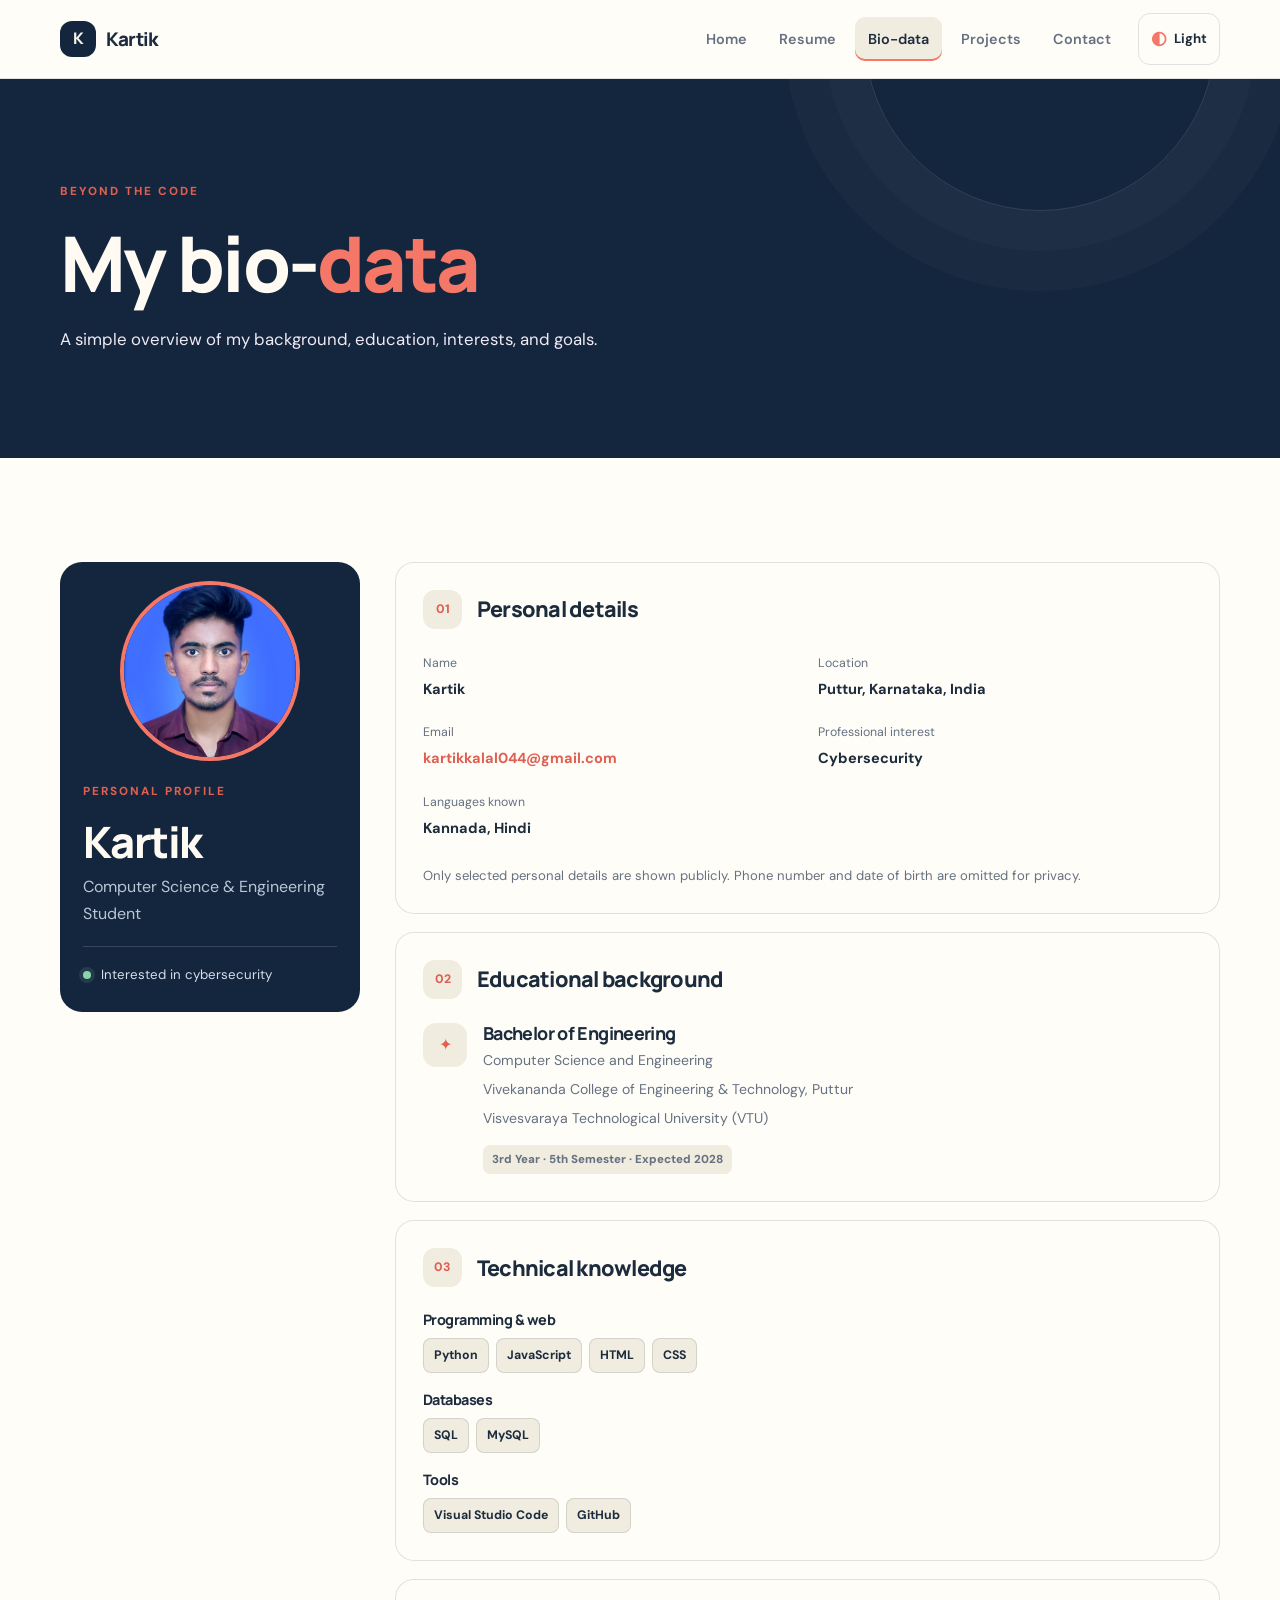
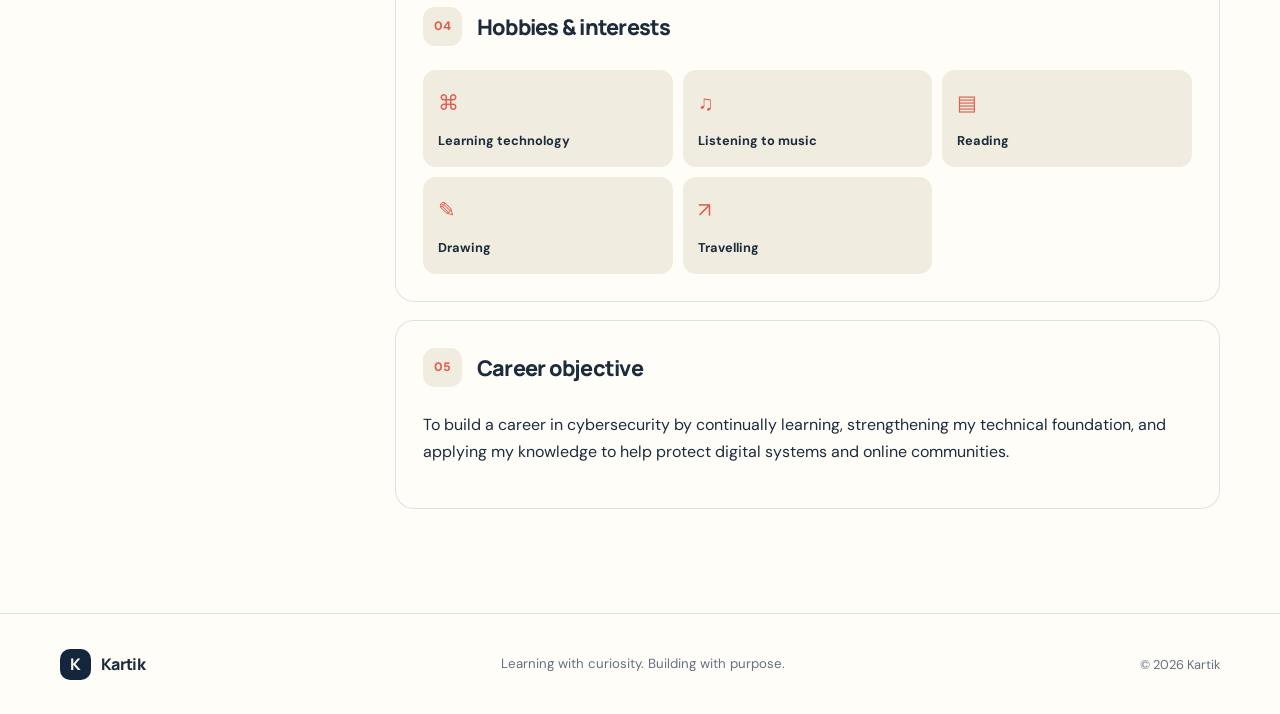
==== biodata.html @ 6e71550f "Initial portfolio website upload" ====
<!DOCTYPE html>
<html lang="en">
<head>
  <meta charset="UTF-8"><meta name="viewport" content="width=device-width, initial-scale=1.0"><meta name="description" content="Kartik's personal bio-data and educational background."><meta name="theme-color" content="#665078"><title>Bio-data | Kartik</title>
  <link rel="preconnect" href="https://fonts.googleapis.com"><link rel="preconnect" href="https://fonts.gstatic.com" crossorigin><link href="https://fonts.googleapis.com/css2?family=DM+Sans:wght@400;500;600;700&family=Manrope:wght@400;500;600;700;800&display=swap" rel="stylesheet"><link rel="stylesheet" href="css/style.css"><script>document.documentElement.classList.add('js');</script>
</head>
<body>
  <a class="skip-link" href="#main">Skip to content</a><header class="site-header"><div class="container nav-wrap"><a class="brand" href="index.html"><span class="brand-mark">K</span><span>Kartik</span></a><button class="nav-toggle" aria-label="Open navigation" aria-expanded="false" aria-controls="primary-nav"><span></span><span></span><span></span></button><nav id="primary-nav" class="primary-nav" aria-label="Main navigation"><a class="nav-link" href="index.html">Home</a><a class="nav-link" href="resume.html">Resume</a><a class="nav-link active" href="biodata.html">Bio-data</a><a class="nav-link" href="projects.html">Projects</a><a class="nav-link" href="contact.html">Contact</a><button class="theme-toggle" type="button" aria-label="Switch to dark theme" title="Toggle colour theme"><span class="theme-icon" aria-hidden="true">◐</span><span class="theme-label">Theme</span></button></nav></div></header>
  <main id="main">
    <section class="page-hero section-pad"><div class="container page-hero-inner reveal"><p class="eyebrow">BEYOND THE CODE</p><h1>My bio-<span class="text-accent">data</span></h1><p>A simple overview of my background, education, interests, and goals.</p></div></section>
    <section class="section-pad"><div class="container bio-layout">
      <aside class="bio-intro-card reveal"><div class="bio-photo-wrap"><img src="assets/images/profile.jpg" alt="Kartik profile portrait" width="378" height="504"></div><p class="eyebrow">PERSONAL PROFILE</p><h2>Kartik</h2><p class="muted">Computer Science &amp; Engineering Student</p><div class="bio-focus"><span class="status-dot"></span> Interested in cybersecurity</div></aside>
      <div class="bio-content">
        <section class="bio-card reveal"><div class="card-heading"><span class="section-number">01</span><h2>Personal details</h2></div><dl class="detail-grid"><div><dt>Name</dt><dd>Kartik</dd></div><div><dt>Location</dt><dd>Puttur, Karnataka, India</dd></div><div><dt>Email</dt><dd><a href="mailto:kartikkalal044@gmail.com">kartikkalal044@gmail.com</a></dd></div><div><dt>Professional interest</dt><dd>Cybersecurity</dd></div><div><dt>Languages known</dt><dd>Kannada, Hindi</dd></div></dl><p class="micro-note">Only selected personal details are shown publicly. Phone number and date of birth are omitted for privacy.</p></section>
        <section class="bio-card reveal"><div class="card-heading"><span class="section-number">02</span><h2>Educational background</h2></div><div class="education-card"><span class="education-icon">✦</span><div><h3>Bachelor of Engineering</h3><p>Computer Science and Engineering</p><p class="muted">Vivekananda College of Engineering &amp; Technology, Puttur</p><p class="muted">Visvesvaraya Technological University (VTU)</p><span class="pill">3rd Year · 5th Semester · Expected 2028</span></div></div></section>
        <section class="bio-card reveal"><div class="card-heading"><span class="section-number">03</span><h2>Technical knowledge</h2></div><div class="bio-skill-groups"><div><h3>Programming &amp; web</h3><div class="tag-list"><span>Python</span><span>JavaScript</span><span>HTML</span><span>CSS</span></div></div><div><h3>Databases</h3><div class="tag-list"><span>SQL</span><span>MySQL</span></div></div><div><h3>Tools</h3><div class="tag-list"><span>Visual Studio Code</span><span>GitHub</span></div></div></div></section>
        <section class="bio-card reveal"><div class="card-heading"><span class="section-number">04</span><h2>Hobbies &amp; interests</h2></div><div class="interest-grid"><div><span>⌘</span><strong>Learning technology</strong></div><div><span>♫</span><strong>Listening to music</strong></div><div><span>▤</span><strong>Reading</strong></div><div><span>✎</span><strong>Drawing</strong></div><div><span>↗</span><strong>Travelling</strong></div></div></section>
        <section class="bio-card reveal"><div class="card-heading"><span class="section-number">05</span><h2>Career objective</h2></div><p>To build a career in cybersecurity by continually learning, strengthening my technical foundation, and applying my knowledge to help protect digital systems and online communities.</p></section>
      </div>
    </div></section>
  </main>
  <footer class="site-footer"><div class="container footer-inner"><a class="brand footer-brand" href="index.html"><span class="brand-mark">K</span><span>Kartik</span></a><p>Learning with curiosity. Building with purpose.</p><span class="footer-copy">© <span class="current-year"></span> Kartik</span></div></footer>
  <script src="https://code.jquery.com/jquery-3.7.1.min.js" integrity="sha256-/JqT3SQfawRcv/BIHPThkBvs0OEvtFFmqPF/lYI/Cxo=" crossorigin="anonymous"></script><script src="js/script.js"></script>
</body></html>
---- css/style.css ----
/* Kartik Portfolio — navy, cream and coral */
:root {
  color-scheme: light;
  --navy: #14263d;
  --navy-deep: #0d1b2d;
  --navy-soft: #243a55;
  --cream: #f7f3e9;
  --paper: #fffdf8;
  --coral: #f47767;
  --coral-deep: #df5f50;
  --ink: #1d2c3d;
  --muted: #657181;
  --line: rgba(20, 38, 61, .13);
  --card: #fffdf8;
  --soft: #f0ecdf;
  --shadow: 0 20px 60px rgba(20, 38, 61, .09);
  --radius: 22px;
  --font-body: "DM Sans", sans-serif;
  --font-heading: "Manrope", sans-serif;
}
:root[data-theme="dark"] {
  color-scheme: dark;
  --navy: #0b1727;
  --navy-deep: #070f1c;
  --navy-soft: #192b42;
  --cream: #111d2c;
  --paper: #172438;
  --ink: #f3f0e8;
  --muted: #b1bdcb;
  --line: rgba(245, 242, 232, .13);
  --card: #172438;
  --soft: #101b2a;
  --shadow: 0 20px 60px rgba(0, 0, 0, .18);
}
* { box-sizing: border-box; }
html { scroll-behavior: smooth; scroll-padding-top: 90px; }
body { margin: 0; background: var(--paper); color: var(--ink); font-family: var(--font-body); font-size: 16px; line-height: 1.7; transition: background .25s, color .25s; }
img { display: block; max-width: 100%; }
a { color: inherit; text-decoration: none; }
button, input, textarea { font: inherit; }
button, a { -webkit-tap-highlight-color: transparent; }
button:focus-visible, a:focus-visible, input:focus-visible, textarea:focus-visible { outline: 3px solid var(--coral); outline-offset: 3px; }
::selection { background: var(--coral); color: var(--navy-deep); }
.container { width: min(1160px, calc(100% - 48px)); margin-inline: auto; }
.section-pad { padding: 104px 0; }
.section-soft { background: var(--soft); }
.text-accent { color: var(--coral); }
.eyebrow { margin: 0 0 17px; color: var(--coral-deep); font-size: .73rem; font-weight: 800; letter-spacing: .17em; line-height: 1.5; }
:root[data-theme="dark"] .eyebrow { color: #ff9587; }
h1, h2, h3, h4 { margin-top: 0; color: var(--ink); font-family: var(--font-heading); line-height: 1.18; letter-spacing: -.035em; }
h1 { font-size: clamp(3rem, 6.4vw, 5.7rem); font-weight: 800; }
h2 { font-size: clamp(1.8rem, 3.4vw, 2.7rem); font-weight: 800; }
h3 { font-size: 1.12rem; font-weight: 750; }
p { margin-top: 0; }
.muted, .micro-note { color: var(--muted); }
.micro-note { font-size: .82rem; line-height: 1.6; }
.skip-link { position: absolute; left: 12px; top: -60px; z-index: 1000; padding: 10px 16px; border-radius: 10px; background: var(--coral); color: var(--navy-deep); font-weight: 700; }
.skip-link:focus { top: 12px; }
.site-header { position: sticky; top: 0; z-index: 100; background: color-mix(in srgb, var(--paper) 92%, transparent); border-bottom: 1px solid var(--line); backdrop-filter: blur(18px); }
.nav-wrap { display: flex; align-items: center; justify-content: space-between; min-height: 78px; gap: 26px; }
.brand { display: inline-flex; align-items: center; gap: 10px; flex-shrink: 0; font-family: var(--font-heading); font-weight: 800; font-size: 1.18rem; letter-spacing: -.04em; }
.brand-mark { display: grid; place-items: center; width: 36px; height: 36px; border-radius: 12px; background: var(--navy); color: var(--cream); font-size: 1rem; }
.brand-dot { color: var(--coral); }
.primary-nav { display: flex; align-items: center; gap: 6px; }
.nav-link { padding: 10px 13px; border-radius: 10px; color: var(--muted); font-size: .9rem; font-weight: 600; transition: color .2s, background .2s; }
.nav-link:hover, .nav-link.active { color: var(--ink); background: var(--soft); }
.nav-link.active { box-shadow: inset 0 -2px var(--coral); }
.theme-toggle { display: inline-flex; align-items: center; gap: 7px; margin-left: 8px; padding: 9px 12px; border: 1px solid var(--line); border-radius: 12px; background: transparent; color: var(--ink); cursor: pointer; font-size: .83rem; font-weight: 700; }
.theme-icon { color: var(--coral); font-size: 1.15rem; }
.nav-toggle { display: none; width: 44px; height: 44px; border: 1px solid var(--line); border-radius: 12px; background: var(--card); cursor: pointer; }
.nav-toggle span { display: block; width: 18px; height: 2px; margin: 4px auto; background: var(--ink); transition: transform .2s; }
.btn { display: inline-flex; align-items: center; justify-content: center; gap: 12px; min-height: 50px; padding: 13px 20px; border: 1px solid transparent; border-radius: 13px; font-size: .91rem; font-weight: 750; line-height: 1.3; cursor: pointer; transition: transform .2s, box-shadow .2s, background .2s; }
.btn:hover { transform: translateY(-3px); }
.btn-primary { background: var(--coral); color: #182337; box-shadow: 0 9px 22px rgba(244, 119, 103, .2); }
.btn-primary:hover { background: #ff8979; box-shadow: 0 14px 28px rgba(244, 119, 103, .25); }
.btn-secondary { border-color: var(--line); background: transparent; color: var(--ink); }
.btn-secondary:hover { background: var(--soft); }
.btn-light { background: var(--cream); color: var(--navy); }
.hero { position: relative; min-height: 660px; overflow: hidden; padding-top: 85px; padding-bottom: 94px; background: linear-gradient(135deg, #45345f 0%, #665078 52%, #8b628e 100%); color: #fffaf2; }
/* The reference image is used for its purple colour palette only; no moon, stars, or illustration. */
.hero::before, .hero::after { content: none !important; }
.hero h1, .hero h2, .hero h3 { color: #fffaf2; }
.hero .eyebrow { color: #ff9b8d; }
.hero-grid { position: relative; z-index: 1; display: grid; grid-template-columns: 1.13fr .87fr; align-items: center; gap: clamp(40px, 7vw, 100px); }
.hero-copy { max-width: 680px; }
.hero h1 { margin-bottom: 22px; }
.hero-subtitle { color: #f4edf8; font-size: .58em; letter-spacing: -.04em; }
.hero-lead { max-width: 610px; margin-bottom: 24px; color: #f0eaf5; font-size: 1.08rem; line-height: 1.8; }
.typed-line { display: flex; align-items: center; gap: 7px; margin-bottom: 28px; color: #f4edf8; font-size: .92rem; }
#typed-text { color: #ff9b8d; font-weight: 750; }
.typing-cursor { color: var(--coral); animation: blink 1s steps(2, start) infinite; }
.hero-actions, .page-actions { display: flex; flex-wrap: wrap; gap: 12px; }
.hero .btn-secondary { border-color: rgba(255,255,255,.23); color: #fffaf2; }
.hero .btn-secondary:hover { background: rgba(255,255,255,.08); }
.hero-meta { display: flex; flex-wrap: wrap; gap: 22px; margin-top: 36px; color: #eee5f4; font-size: .82rem; }
.meta-icon { margin-right: 6px; color: var(--coral); }
.hero-visual { position: relative; justify-self: center; width: min(100%, 390px); padding: 12px; }
.portrait-frame { position: relative; z-index: 1; display: flex; flex-direction: column; align-items: center; overflow: visible; padding: 8px; border: 0; border-radius: 0; background: transparent; box-shadow: none; transform: none; }
.portrait-topline { display: none; }
.portrait-signal { display: flex; gap: 4px; }
.portrait-signal i { width: 5px; height: 5px; border-radius: 50%; background: var(--coral); }
.profile-photo { display: block; width: min(260px, 68vw); height: min(260px, 68vw); min-width: 0; flex: 0 0 auto; aspect-ratio: 1 / 1; overflow: hidden; object-fit: cover; object-position: center 28%; border: 4px solid rgba(247,243,233,.95); outline: 3px solid var(--coral); outline-offset: 5px; border-radius: 50% !important; background: #355eec; box-shadow: 0 24px 65px rgba(0,0,0,.28); }
.portrait-caption { display: flex; flex-direction: column; align-items: center; gap: 3px; padding: 24px 5px 5px; text-align: center; }
.caption-label { color: #ff9b8d; font-size: .63rem; letter-spacing: .15em; font-weight: 800; }
.portrait-caption strong { color: #fffaf2; font-family: var(--font-heading); font-size: .93rem; }
.floating-chip { position: absolute; z-index: 2; display: flex; align-items: center; gap: 8px; padding: 11px 14px; border: 1px solid rgba(255,255,255,.16); border-radius: 13px; background: #f7f3e9; color: #14263d; box-shadow: 0 12px 28px rgba(0,0,0,.2); font-size: .75rem; font-weight: 800; }
.floating-chip span { color: var(--coral-deep); font-size: 1.05rem; }
.chip-code { top: 22%; left: -42px; }
.chip-secure { right: -35px; bottom: 17%; }
.hero-glow { position: absolute; z-index: 0; width: 360px; height: 360px; border-radius: 50%; filter: blur(100px); opacity: .14; pointer-events: none; }
.hero-glow-one { display: none; }
.hero-glow-two { display: none; }
.scroll-cue { position: absolute; bottom: 24px; left: 50%; display: flex; align-items: center; gap: 10px; transform: translateX(-50%); color: #9cacc0; font-size: .72rem; letter-spacing: .08em; white-space: nowrap; }
.scroll-line { display: inline-block; width: 28px; height: 1px; background: var(--coral); }
.section-heading { max-width: 680px; margin-bottom: 45px; }
.section-heading h2 { margin-bottom: 0; }
.section-heading-row { display: flex; align-items: end; justify-content: space-between; gap: 24px; max-width: none; }
.about-grid { display: grid; grid-template-columns: .9fr 1.1fr; gap: 80px; align-items: start; }
.about-copy { max-width: 490px; color: var(--muted); font-size: 1.04rem; }
.about-copy p { margin-bottom: 20px; }
.text-link { display: inline-flex; align-items: center; gap: 10px; color: var(--coral-deep); font-weight: 800; font-size: .92rem; }
.text-link span { transition: transform .2s; }
.text-link:hover span { transform: translateX(5px); }
.quick-facts { display: grid; grid-template-columns: repeat(3, 1fr); gap: 13px; }
.fact-card { min-height: 188px; padding: 23px 18px; border: 1px solid var(--line); border-radius: 17px; background: var(--card); }
.fact-number { display: block; margin-bottom: 18px; color: var(--coral-deep); font-family: var(--font-heading); font-size: 2.1rem; font-weight: 800; letter-spacing: -.07em; }
.fact-label { display: block; margin-bottom: 8px; font-weight: 800; font-size: .85rem; }
.fact-card p { margin-bottom: 0; color: var(--muted); font-size: .78rem; line-height: 1.55; }
.skill-grid { display: grid; grid-template-columns: repeat(4, 1fr); gap: 16px; }
.skill-card { padding: 25px 22px; border: 1px solid var(--line); border-radius: 19px; background: var(--card); transition: transform .25s, box-shadow .25s, border-color .25s; }
.skill-card:hover { transform: translateY(-6px); border-color: rgba(244,119,103,.5); box-shadow: var(--shadow); }
.skill-symbol { display: grid; place-items: center; width: 48px; height: 48px; margin-bottom: 24px; border-radius: 14px; background: var(--soft); color: var(--coral-deep); font-family: var(--font-heading); font-size: .95rem; font-weight: 800; }
.skill-card h3 { margin-bottom: 9px; }
.skill-card p { min-height: 70px; margin-bottom: 19px; color: var(--muted); font-size: .88rem; }
.skill-tag { display: inline-block; padding: 5px 9px; border-radius: 7px; background: var(--soft); color: var(--muted); font-size: .72rem; font-weight: 700; }
.project-teaser-section { padding-top: 25px; }
.project-teaser { position: relative; display: flex; align-items: center; justify-content: space-between; gap: 40px; overflow: hidden; padding: clamp(34px, 6vw, 65px); border-radius: 26px; background: var(--navy); color: #fffaf2; }
.project-teaser h2 { margin-bottom: 16px; color: #fffaf2; }
.project-teaser > div:nth-child(2) { position: relative; z-index: 1; max-width: 620px; }
.project-teaser > div:nth-child(2) > p:not(.eyebrow) { max-width: 600px; color: #f0eaf5; }
.project-status { display: inline-flex; align-items: center; gap: 8px; color: #d9e2ed; font-size: .82rem; font-weight: 700; }
.project-status i, .status-dot { display: inline-block; width: 8px; height: 8px; border-radius: 50%; background: #8bd5a8; box-shadow: 0 0 0 4px rgba(139,213,168,.12); }
.teaser-orbit { position: absolute; top: 50%; right: 23%; width: 220px; height: 220px; border: 1px solid rgba(255,255,255,.11); border-radius: 50%; transform: translateY(-50%); color: var(--coral); }
.teaser-orbit::before, .teaser-orbit::after { position: absolute; content: ""; inset: 22px; border: 1px dashed rgba(255,255,255,.15); border-radius: 50%; }
.teaser-orbit::after { inset: 52px; border-style: solid; }
.teaser-orbit span { position: absolute; display: grid; place-items: center; width: 34px; height: 34px; border-radius: 10px; background: #253c58; font-size: 1.2rem; }
.teaser-orbit span:nth-child(1) { top: 8px; left: 90px; }
.teaser-orbit span:nth-child(2) { right: 2px; bottom: 50px; }
.teaser-orbit span:nth-child(3) { left: 22px; bottom: 35px; }
.cta-row { display: flex; align-items: center; justify-content: space-between; gap: 30px; }
.cta-row h2 { margin-bottom: 0; }
.site-footer { border-top: 1px solid var(--line); background: var(--paper); }
.footer-inner { display: flex; align-items: center; justify-content: space-between; gap: 24px; min-height: 100px; }
.footer-inner p { margin: 0; color: var(--muted); font-size: .83rem; }
.footer-copy { color: var(--muted); font-size: .8rem; }
.footer-brand { font-size: 1rem; }
.footer-brand .brand-mark { width: 31px; height: 31px; border-radius: 10px; }
.page-hero { position: relative; overflow: hidden; background: var(--navy); color: #fffaf2; }
.page-hero::after { position: absolute; content: ""; width: 350px; height: 350px; top: -220px; right: 5%; border: 1px solid rgba(255,255,255,.12); border-radius: 50%; box-shadow: 0 0 0 40px rgba(255,255,255,.025), 0 0 0 80px rgba(255,255,255,.02); }
.page-hero-inner { position: relative; z-index: 1; }
.page-hero h1 { margin-bottom: 17px; color: #fffaf2; font-size: clamp(3rem, 6vw, 5rem); }
.page-hero p:not(.eyebrow) { max-width: 650px; margin-bottom: 0; color: #f0eaf5; font-size: 1.05rem; }
.page-hero .page-actions { margin-top: 28px; }
.page-hero .micro-note { margin-top: 13px; color: #eee5f4; font-size: .78rem; }
.resume-layout { display: grid; grid-template-columns: 270px minmax(0, 1fr); align-items: start; gap: 55px; }
.resume-sidebar { position: sticky; top: 110px; padding: 23px; border: 1px solid var(--line); border-radius: 20px; background: var(--soft); }
.resume-mini-profile { padding-bottom: 24px; border-bottom: 1px solid var(--line); }
.resume-mini-profile img { width: 110px; height: 110px; margin-bottom: 17px; border: 3px solid var(--coral); border-radius: 50%; object-fit: cover; object-position: center 28%; }
.resume-mini-profile h2 { margin-bottom: 7px; font-size: 1.55rem; }
.resume-mini-profile p { margin-bottom: 0; color: var(--muted); font-size: .85rem; }
.sidebar-block { padding-top: 23px; }
.sidebar-block h3 { margin-bottom: 12px; font-size: .92rem; }
.sidebar-block p { display: flex; align-items: start; gap: 8px; margin-bottom: 10px; color: var(--muted); font-size: .8rem; overflow-wrap: anywhere; }
.sidebar-block a { color: var(--ink); }
.detail-icon { color: var(--coral-deep); }
.tag-list { display: flex; flex-wrap: wrap; gap: 7px; }
.tag-list span { display: inline-flex; padding: 6px 10px; border: 1px solid var(--line); border-radius: 8px; background: var(--soft); color: var(--ink); font-size: .77rem; font-weight: 700; }
.resume-main { min-width: 0; }
.resume-section { padding: 0 0 34px; margin-bottom: 34px; border-bottom: 1px solid var(--line); }
.resume-section:last-child { margin-bottom: 0; border-bottom: 0; }
.resume-section .eyebrow { margin-bottom: 10px; }
.resume-section h2 { margin-bottom: 19px; font-size: 1.75rem; }
.resume-section h3 { margin-bottom: 9px; font-size: 1rem; }
.resume-section p { color: var(--muted); }
.timeline-item { position: relative; padding-left: 23px; }
.timeline-marker { position: absolute; top: 7px; left: 0; width: 10px; height: 10px; border: 2px solid var(--coral); border-radius: 50%; box-shadow: 0 0 0 4px rgba(244,119,103,.12); }
.timeline-top { display: flex; align-items: start; justify-content: space-between; gap: 15px; }
.timeline-top h3 { margin-bottom: 6px; }
.timeline-date { color: var(--coral-deep); font-size: .82rem; font-weight: 800; white-space: nowrap; }
.timeline-item p { margin-bottom: 8px; }
.timeline-subtitle { color: var(--ink) !important; font-weight: 700; }
.pill { display: inline-flex; align-items: center; padding: 5px 9px; border-radius: 7px; background: var(--soft); color: var(--muted); font-size: .72rem; font-weight: 800; }
.pill-coral { background: rgba(244,119,103,.16); color: var(--coral-deep); }
.resume-skills { display: grid; grid-template-columns: repeat(2, 1fr); gap: 22px; }
.resume-skills > div { min-width: 0; }
.simple-skills { display: grid; grid-template-columns: repeat(2, minmax(0, 1fr)); gap: 18px 30px; }
.simple-skills > div { padding: 16px 0; border-bottom: 1px solid var(--line); }
.simple-skills h3 { margin-bottom: 6px; font-size: .98rem; }
.simple-skills p { margin: 0; color: var(--muted); }
.resume-skills h3 { margin-bottom: 13px; }
.skill-meter { margin-bottom: 14px; }
.meter-label { display: flex; justify-content: space-between; gap: 10px; margin-bottom: 7px; color: var(--muted); font-size: .8rem; }
.meter-label span:last-child { font-size: .72rem; }
.meter-track { height: 6px; overflow: hidden; border-radius: 10px; background: var(--soft); }
.meter-track span { display: block; height: 100%; border-radius: inherit; background: var(--coral); }
.clean-list { padding-left: 20px; color: var(--muted); }
.clean-list li { padding: 5px 0; }
.bio-layout { display: grid; grid-template-columns: 300px minmax(0, 1fr); gap: 35px; align-items: start; }
.bio-intro-card { position: sticky; top: 110px; overflow: hidden; padding: 18px 22px 25px; border: 1px solid var(--line); border-radius: 22px; background: var(--navy); color: #fffaf2; }
.bio-photo-wrap { display: flex; justify-content: center; overflow: visible; margin-bottom: 22px; border-radius: 0; }
.bio-photo-wrap img { display: block; width: 180px; height: 180px; max-width: 72vw; aspect-ratio: 1 / 1; border: 4px solid var(--coral); border-radius: 50% !important; object-fit: cover; object-position: center 28%; }
.bio-intro-card h2 { margin-bottom: 5px; color: #fffaf2; }
.bio-intro-card .muted { margin-bottom: 18px; color: #b9c6d6; }
.bio-focus { display: flex; align-items: center; gap: 10px; padding-top: 17px; border-top: 1px solid rgba(255,255,255,.15); color: #d6dfeb; font-size: .83rem; }
.bio-content { display: grid; gap: 18px; }
.bio-card { padding: 27px; border: 1px solid var(--line); border-radius: 19px; background: var(--card); }
.card-heading { display: flex; align-items: center; gap: 15px; margin-bottom: 24px; }
.card-heading h2 { margin: 0; font-size: 1.35rem; }
.section-number { display: grid; place-items: center; width: 39px; height: 39px; flex-shrink: 0; border-radius: 12px; background: var(--soft); color: var(--coral-deep); font-size: .77rem; font-weight: 800; }
.detail-grid { display: grid; grid-template-columns: repeat(2, 1fr); gap: 20px; margin: 0; }
.detail-grid div { min-width: 0; }
.detail-grid dt { margin-bottom: 4px; color: var(--muted); font-size: .77rem; }
.detail-grid dd { margin: 0; color: var(--ink); font-size: .91rem; font-weight: 700; overflow-wrap: anywhere; }
.detail-grid a { color: var(--coral-deep); }
.bio-card > .micro-note { margin: 23px 0 0; }
.education-card { display: flex; align-items: start; gap: 16px; }
.education-icon { display: grid; place-items: center; width: 44px; height: 44px; flex-shrink: 0; border-radius: 13px; background: var(--soft); color: var(--coral-deep); }
.education-card h3 { margin-bottom: 5px; }
.education-card p { margin-bottom: 5px; color: var(--muted); font-size: .88rem; }
.education-card .pill { margin-top: 9px; }
.bio-skill-groups { display: grid; gap: 18px; }
.bio-skill-groups h3 { margin-bottom: 10px; font-size: .9rem; }
.interest-grid { display: grid; grid-template-columns: repeat(3, 1fr); gap: 10px; }
.interest-grid div { display: flex; flex-direction: column; gap: 10px; min-height: 95px; padding: 15px; border-radius: 13px; background: var(--soft); }
.interest-grid span { color: var(--coral-deep); font-size: 1.3rem; }
.interest-grid strong { font-size: .8rem; }
.projects-layout { display: grid; gap: 25px; }
.project-feature { overflow: hidden; border: 1px solid var(--line); border-radius: 24px; background: var(--card); box-shadow: var(--shadow); }
.project-art { position: relative; display: grid; place-items: center; min-height: 300px; overflow: hidden; background: var(--navy); }
.art-grid { position: absolute; inset: 0; opacity: .35; background-image: linear-gradient(rgba(255,255,255,.08) 1px, transparent 1px), linear-gradient(90deg, rgba(255,255,255,.08) 1px, transparent 1px); background-size: 34px 34px; mask-image: linear-gradient(90deg, transparent, black, transparent); }
.art-shield { position: relative; z-index: 1; display: grid; place-items: center; width: 125px; height: 145px; clip-path: polygon(50% 0, 94% 17%, 87% 68%, 50% 100%, 13% 68%, 6% 17%); background: linear-gradient(145deg, var(--coral), #d95d50); color: var(--navy); font-size: 4rem; filter: drop-shadow(0 20px 35px rgba(244,119,103,.25)); }
.art-shield i { position: absolute; width: 54px; height: 54px; border: 2px solid rgba(20,38,61,.35); border-radius: 50%; }
.art-code { position: absolute; z-index: 2; padding: 8px 11px; border: 1px solid rgba(255,255,255,.15); border-radius: 8px; background: rgba(13,27,45,.75); color: #d9e2ed; font-size: .65rem; font-weight: 800; letter-spacing: .12em; }
.art-code-one { top: 24%; left: 12%; }
.art-code-two { right: 10%; bottom: 23%; }
.art-orbit { position: absolute; width: 230px; height: 230px; border: 1px dashed rgba(255,255,255,.2); border-radius: 50%; }
.project-content { padding: clamp(24px, 5vw, 48px); }
.project-topline { display: flex; align-items: center; justify-content: space-between; gap: 15px; margin-bottom: 19px; }
.project-index { color: var(--muted); font-size: .72rem; font-weight: 800; letter-spacing: .14em; }
.project-content h2 { max-width: 700px; margin-bottom: 14px; font-size: clamp(1.8rem, 4vw, 2.7rem); }
.project-summary { max-width: 800px; color: var(--muted); font-size: 1.03rem; }
.project-detail-grid { display: grid; grid-template-columns: repeat(2, 1fr); gap: 20px; margin: 30px 0; }
.project-detail-grid > div { padding: 20px; border-radius: 14px; background: var(--soft); }
.project-detail-grid h3 { margin-bottom: 8px; }
.project-detail-grid p { margin-bottom: 0; color: var(--muted); font-size: .87rem; }
.stack-heading { margin-bottom: 12px; }
.project-note { display: flex; gap: 12px; margin-top: 27px; padding: 16px; border: 1px solid var(--line); border-radius: 13px; background: var(--soft); }
.note-icon { display: grid; place-items: center; width: 25px; height: 25px; flex-shrink: 0; border-radius: 50%; background: var(--coral); color: var(--navy); font-size: .8rem; font-weight: 800; }
.project-note p { margin: 0; color: var(--muted); font-size: .82rem; }
.empty-projects { display: flex; align-items: center; gap: 18px; padding: 26px; border: 1px dashed var(--line); border-radius: 18px; }
.empty-icon { display: grid; place-items: center; width: 45px; height: 45px; flex-shrink: 0; border-radius: 14px; background: var(--soft); color: var(--coral-deep); font-size: 1.5rem; }
.empty-projects h2 { margin-bottom: 6px; font-size: 1.1rem; }
.empty-projects p { margin: 0; color: var(--muted); font-size: .87rem; }
.contact-layout { display: grid; grid-template-columns: .82fr 1.18fr; align-items: start; gap: 35px; }
.contact-aside { display: grid; gap: 15px; }
.contact-card { padding: 25px; border: 1px solid var(--line); border-radius: 18px; background: var(--card); }
.contact-card-feature { background: var(--navy); color: #fffaf2; }
.contact-card-feature h2, .contact-card-feature h3 { color: #fffaf2; }
.contact-card-feature .eyebrow { color: #ff9b8d; }
.contact-icon { display: grid; place-items: center; width: 44px; height: 44px; margin-bottom: 19px; border-radius: 13px; background: var(--soft); color: var(--coral-deep); font-size: 1.2rem; }
.contact-card-feature .contact-icon { background: #253c58; color: #ff9b8d; }
.contact-card h2 { margin-bottom: 10px; font-size: 1.5rem; }
.contact-card h3 { margin-bottom: 5px; }
.contact-card p:not(.eyebrow) { color: var(--muted); font-size: .88rem; }
.contact-card-feature p:not(.eyebrow) { color: #f0eaf5; }
.contact-email { display: inline-flex; flex-wrap: wrap; gap: 8px; color: #ff9b8d; font-size: .9rem; font-weight: 800; overflow-wrap: anywhere; }
.privacy-note { display: flex; gap: 12px; padding: 17px; border-radius: 13px; background: var(--soft); color: var(--muted); font-size: .82rem; }
.privacy-note span { color: var(--coral-deep); font-size: 1.2rem; }
.privacy-note p { margin: 0; }
.contact-form { padding: clamp(24px, 4vw, 40px); border: 1px solid var(--line); border-radius: 22px; background: var(--card); box-shadow: var(--shadow); }
.contact-form h2 { margin-bottom: 12px; font-size: 1.9rem; }
.form-intro { margin-bottom: 27px; color: var(--muted); font-size: .9rem; }
.form-row { display: grid; grid-template-columns: repeat(2, 1fr); gap: 16px; }
.form-field { display: grid; gap: 7px; margin-bottom: 17px; }
.form-field label { font-size: .84rem; font-weight: 800; }
.form-field label span { color: var(--coral-deep); }
.form-field input, .form-field textarea { width: 100%; padding: 13px 14px; border: 1px solid var(--line); border-radius: 11px; background: var(--paper); color: var(--ink); outline: none; transition: border-color .2s, box-shadow .2s; }
.form-field input:focus, .form-field textarea:focus { border-color: var(--coral); box-shadow: 0 0 0 3px rgba(244,119,103,.12); }
.form-field input[aria-invalid="true"], .form-field textarea[aria-invalid="true"] { border-color: #d84f4f; }
.form-field textarea { resize: vertical; min-height: 130px; }
.field-error { min-height: 0; color: #d84f4f; font-size: .76rem; }
.form-status { margin-bottom: 10px; color: var(--muted); font-size: .86rem; }
.form-status.success { color: #22824c; }
.form-status.error { color: #d84f4f; }
.form-submit { width: 100%; }
.contact-form .micro-note { margin: 13px 0 0; }
.js .reveal { opacity: 0; transform: translateY(18px); transition: opacity .65s ease, transform .65s ease; }
.js .reveal.is-visible { opacity: 1; transform: translateY(0); }
@keyframes blink { to { visibility: hidden; } }
@media (prefers-reduced-motion: reduce) {
  *, *::before, *::after { scroll-behavior: auto !important; animation-duration: .01ms !important; animation-iteration-count: 1 !important; transition-duration: .01ms !important; }
  .js .reveal { opacity: 1; transform: none; }
}
@media (max-width: 1000px) {
  .primary-nav { gap: 0; }
  .nav-link { padding-inline: 9px; font-size: .84rem; }
  .hero-grid { gap: 40px; }
  .chip-code { left: -20px; }
  .chip-secure { right: -17px; }
  .about-grid { gap: 40px; }
  .quick-facts { grid-template-columns: 1fr; }
  .fact-card { min-height: auto; display: grid; grid-template-columns: 55px 1fr; column-gap: 12px; align-items: center; }
  .fact-number { grid-row: span 2; margin: 0; }
  .fact-label { margin-bottom: 0; }
  .fact-card p { grid-column: 2; }
  .skill-grid { grid-template-columns: repeat(2, 1fr); }
  .resume-layout { gap: 30px; }
  .bio-layout { grid-template-columns: 250px minmax(0, 1fr); gap: 25px; }
}
@media (max-width: 760px) {
  .container { width: min(100% - 36px, 600px); }
  .section-pad { padding: 75px 0; }
  .nav-wrap { min-height: 70px; }
  .nav-toggle { display: block; order: 3; }
  .primary-nav { position: absolute; top: calc(100% + 1px); left: 0; right: 0; display: none; align-items: stretch; padding: 14px 18px 20px; border-bottom: 1px solid var(--line); background: var(--paper); box-shadow: 0 20px 30px rgba(0,0,0,.08); }
  .primary-nav.is-open { display: flex; flex-direction: column; }
  .nav-link { padding: 12px 13px; font-size: .95rem; }
  .theme-toggle { align-self: flex-start; margin: 9px 0 0 5px; }
  .hero { min-height: auto; padding-top: 65px; padding-bottom: 90px; }
  .hero-grid { grid-template-columns: 1fr; gap: 44px; }
  .hero-copy { max-width: none; }
  .hero h1 { font-size: clamp(3rem, 13vw, 4.7rem); }
  .hero-lead { font-size: 1rem; }
  .hero-visual { width: min(78%, 350px); }
  .chip-code { left: -35px; }
  .chip-secure { right: -35px; }
  .scroll-cue { bottom: 25px; }
  .section-heading-row { align-items: start; flex-direction: column; }
  .about-grid { grid-template-columns: 1fr; gap: 28px; }
  .quick-facts { grid-template-columns: repeat(3, 1fr); }
  .fact-card { display: block; padding: 17px 13px; }
  .fact-number { margin-bottom: 12px; font-size: 1.8rem; }
  .fact-label { margin-bottom: 7px; }
  .fact-card p { font-size: .73rem; }
  .skill-grid { gap: 12px; }
  .skill-card { padding: 20px 17px; }
  .skill-card p { min-height: 88px; }
  .project-teaser { align-items: flex-start; flex-direction: column; }
  .teaser-orbit { right: -60px; opacity: .5; }
  .cta-row { align-items: flex-start; flex-direction: column; }
  .footer-inner { align-items: flex-start; flex-wrap: wrap; padding-block: 24px; }
  .footer-inner p { order: 3; flex-basis: 100%; }
  .resume-layout { grid-template-columns: 1fr; }
  .resume-sidebar, .bio-intro-card { position: static; }
  .resume-sidebar { display: grid; grid-template-columns: 1fr 1fr; gap: 0 20px; }
  .resume-mini-profile { grid-column: 1 / -1; }
  .resume-layout .sidebar-block:nth-child(2) { padding-top: 20px; }
  .bio-layout { grid-template-columns: 1fr; }
  .bio-intro-card { display: grid; grid-template-columns: 110px 1fr; column-gap: 18px; align-items: center; }
  .bio-photo-wrap { grid-row: span 4; margin: 0; }
  .bio-photo-wrap img { width: 160px; height: 160px; aspect-ratio: 1 / 1; }
  .bio-intro-card .eyebrow { margin: 0; }
  .bio-intro-card h2 { margin: 4px 0; }
  .bio-intro-card .muted { margin-bottom: 7px; }
  .bio-focus { grid-column: 1 / -1; margin-top: 17px; }
  .contact-layout { grid-template-columns: 1fr; }
  .page-hero { padding-block: 75px; }
}
@media (max-width: 480px) {
  .container { width: calc(100% - 30px); }
  .section-pad { padding: 62px 0; }
  .hero { padding-top: 55px; }
  .hero h1 { font-size: 2.9rem; }
  .hero-subtitle { font-size: .52em; }
  .hero-actions { align-items: stretch; flex-direction: column; }
  .hero-actions .btn { width: 100%; }
  .hero-meta { flex-direction: column; gap: 9px; }
  .hero-visual { width: 83%; }
  .chip-code { left: -27px; }
  .chip-secure { right: -27px; }
  .floating-chip { padding: 9px 10px; font-size: .68rem; }
  .quick-facts { grid-template-columns: 1fr; }
  .fact-card { display: grid; grid-template-columns: 48px 1fr; }
  .fact-number { grid-row: span 2; margin: 0; }
  .fact-card p { grid-column: 2; }
  .skill-grid { grid-template-columns: 1fr 1fr; }
  .skill-card { padding: 16px 13px; }
  .skill-symbol { width: 41px; height: 41px; margin-bottom: 17px; }
  .skill-card h3 { font-size: .98rem; }
  .skill-card p { min-height: 104px; font-size: .8rem; }
  .project-teaser { padding: 27px 22px; }
  .footer-inner { gap: 14px; }
  .footer-copy { margin-left: auto; }
  .resume-sidebar { grid-template-columns: 1fr; }
  .resume-mini-profile { grid-column: auto; }
  .resume-skills { grid-template-columns: 1fr; }
  .simple-skills { grid-template-columns: 1fr; }
  .timeline-top { flex-direction: column; gap: 5px; }
  .bio-card { padding: 21px 18px; }
  .detail-grid { grid-template-columns: 1fr; gap: 14px; }
  .interest-grid { grid-template-columns: repeat(2, 1fr); }
  .project-art { min-height: 240px; }
  .art-code-one { left: 5%; font-size: .55rem; }
  .art-code-two { right: 4%; font-size: .55rem; }
  .project-detail-grid { grid-template-columns: 1fr; }
  .empty-projects { align-items: flex-start; padding: 20px; }
  .form-row { grid-template-columns: 1fr; gap: 0; }
  .contact-form { padding: 22px 18px; }
}
@media print {
  :root, :root[data-theme="dark"] { color-scheme: light; --paper: #fff; --card: #fff; --soft: #f4f4f4; --ink: #111; --muted: #444; --line: #ddd; --navy: #14263d; }
  body { background: white !important; color: #111 !important; font-size: 10pt; }
  .site-header, .site-footer, .page-hero, .btn, .theme-toggle, .nav-toggle, .micro-note, .resume-sidebar, .eyebrow, .skip-link { display: none !important; }
  .section-pad { padding: 0 !important; }
  .container { width: 100% !important; max-width: none !important; }
  .resume-layout { display: block; }
  .resume-section { padding-bottom: 12px; margin-bottom: 12px; break-inside: avoid; }
  .resume-section h2 { font-size: 16pt; }
  .resume-section h3 { font-size: 11pt; }
  .resume-section p, .clean-list { color: #333 !important; }
  .timeline-item { break-inside: avoid; }
  .text-link { color: #111; }
  a { text-decoration: none; }
  .meter-track { border: 1px solid #ccc; }
  .meter-track span { background: #777 !important; }
}
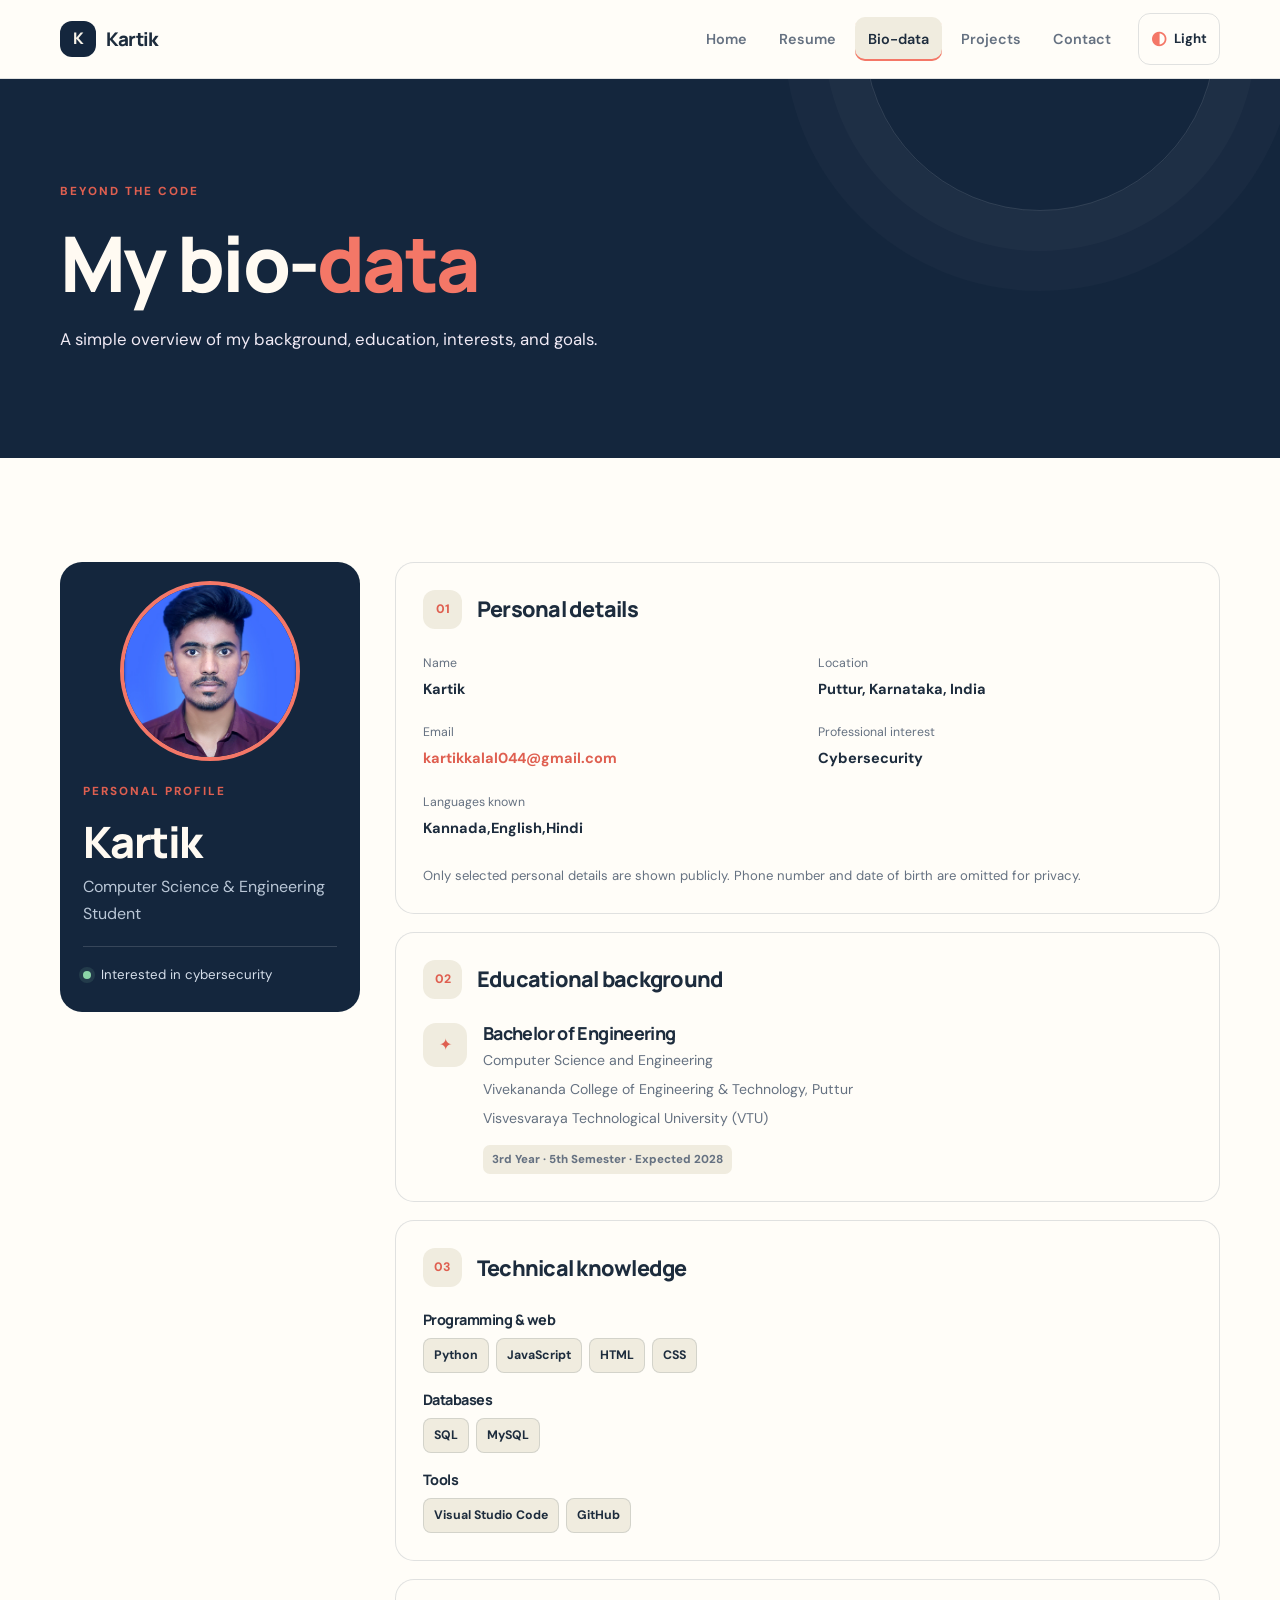
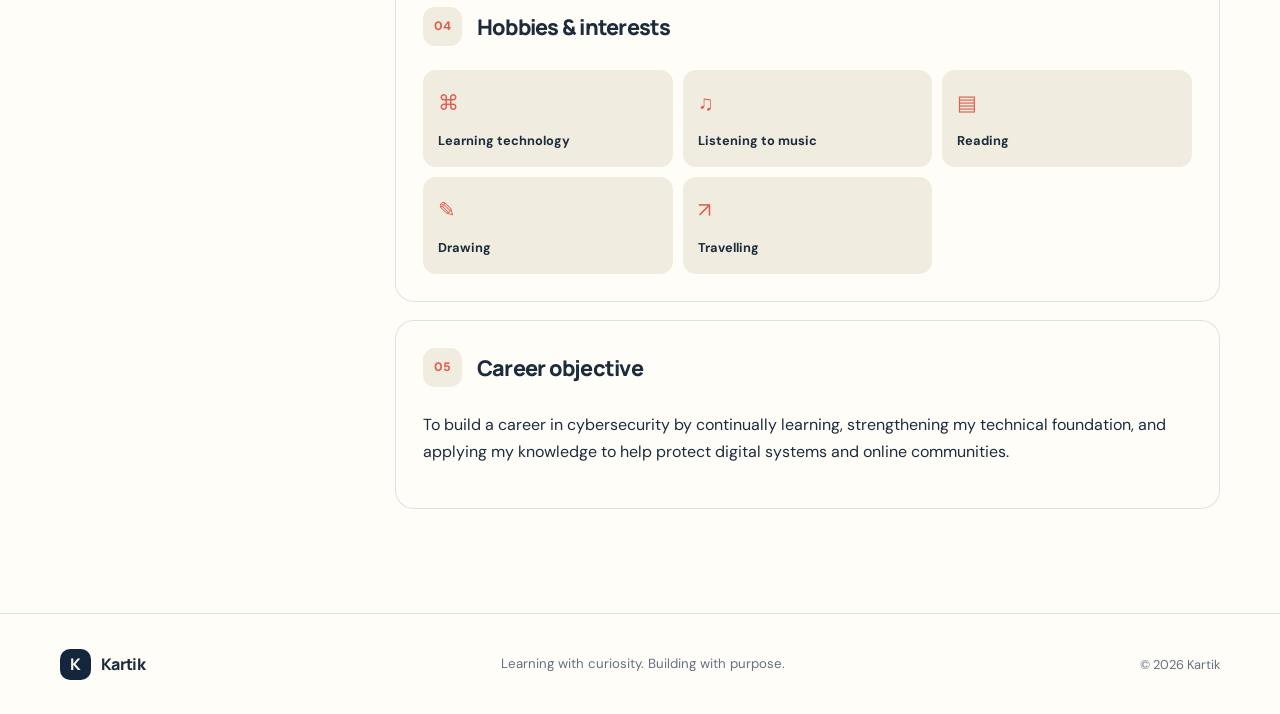
==== commit 9b5ce545: "Update biodata.html" ====
--- a/biodata.html
+++ b/biodata.html
@@ -11,7 +11,7 @@
     <section class="section-pad"><div class="container bio-layout">
       <aside class="bio-intro-card reveal"><div class="bio-photo-wrap"><img src="assets/images/profile.jpg" alt="Kartik profile portrait" width="378" height="504"></div><p class="eyebrow">PERSONAL PROFILE</p><h2>Kartik</h2><p class="muted">Computer Science &amp; Engineering Student</p><div class="bio-focus"><span class="status-dot"></span> Interested in cybersecurity</div></aside>
       <div class="bio-content">
-        <section class="bio-card reveal"><div class="card-heading"><span class="section-number">01</span><h2>Personal details</h2></div><dl class="detail-grid"><div><dt>Name</dt><dd>Kartik</dd></div><div><dt>Location</dt><dd>Puttur, Karnataka, India</dd></div><div><dt>Email</dt><dd><a href="mailto:kartikkalal044@gmail.com">kartikkalal044@gmail.com</a></dd></div><div><dt>Professional interest</dt><dd>Cybersecurity</dd></div><div><dt>Languages known</dt><dd>Kannada, Hindi</dd></div></dl><p class="micro-note">Only selected personal details are shown publicly. Phone number and date of birth are omitted for privacy.</p></section>
+        <section class="bio-card reveal"><div class="card-heading"><span class="section-number">01</span><h2>Personal details</h2></div><dl class="detail-grid"><div><dt>Name</dt><dd>Kartik</dd></div><div><dt>Location</dt><dd>Puttur, Karnataka, India</dd></div><div><dt>Email</dt><dd><a href="mailto:kartikkalal044@gmail.com">kartikkalal044@gmail.com</a></dd></div><div><dt>Professional interest</dt><dd>Cybersecurity</dd></div><div><dt>Languages known</dt><dd>Kannada,English,Hindi</dd></div></dl><p class="micro-note">Only selected personal details are shown publicly. Phone number and date of birth are omitted for privacy.</p></section>
         <section class="bio-card reveal"><div class="card-heading"><span class="section-number">02</span><h2>Educational background</h2></div><div class="education-card"><span class="education-icon">✦</span><div><h3>Bachelor of Engineering</h3><p>Computer Science and Engineering</p><p class="muted">Vivekananda College of Engineering &amp; Technology, Puttur</p><p class="muted">Visvesvaraya Technological University (VTU)</p><span class="pill">3rd Year · 5th Semester · Expected 2028</span></div></div></section>
         <section class="bio-card reveal"><div class="card-heading"><span class="section-number">03</span><h2>Technical knowledge</h2></div><div class="bio-skill-groups"><div><h3>Programming &amp; web</h3><div class="tag-list"><span>Python</span><span>JavaScript</span><span>HTML</span><span>CSS</span></div></div><div><h3>Databases</h3><div class="tag-list"><span>SQL</span><span>MySQL</span></div></div><div><h3>Tools</h3><div class="tag-list"><span>Visual Studio Code</span><span>GitHub</span></div></div></div></section>
         <section class="bio-card reveal"><div class="card-heading"><span class="section-number">04</span><h2>Hobbies &amp; interests</h2></div><div class="interest-grid"><div><span>⌘</span><strong>Learning technology</strong></div><div><span>♫</span><strong>Listening to music</strong></div><div><span>▤</span><strong>Reading</strong></div><div><span>✎</span><strong>Drawing</strong></div><div><span>↗</span><strong>Travelling</strong></div></div></section>
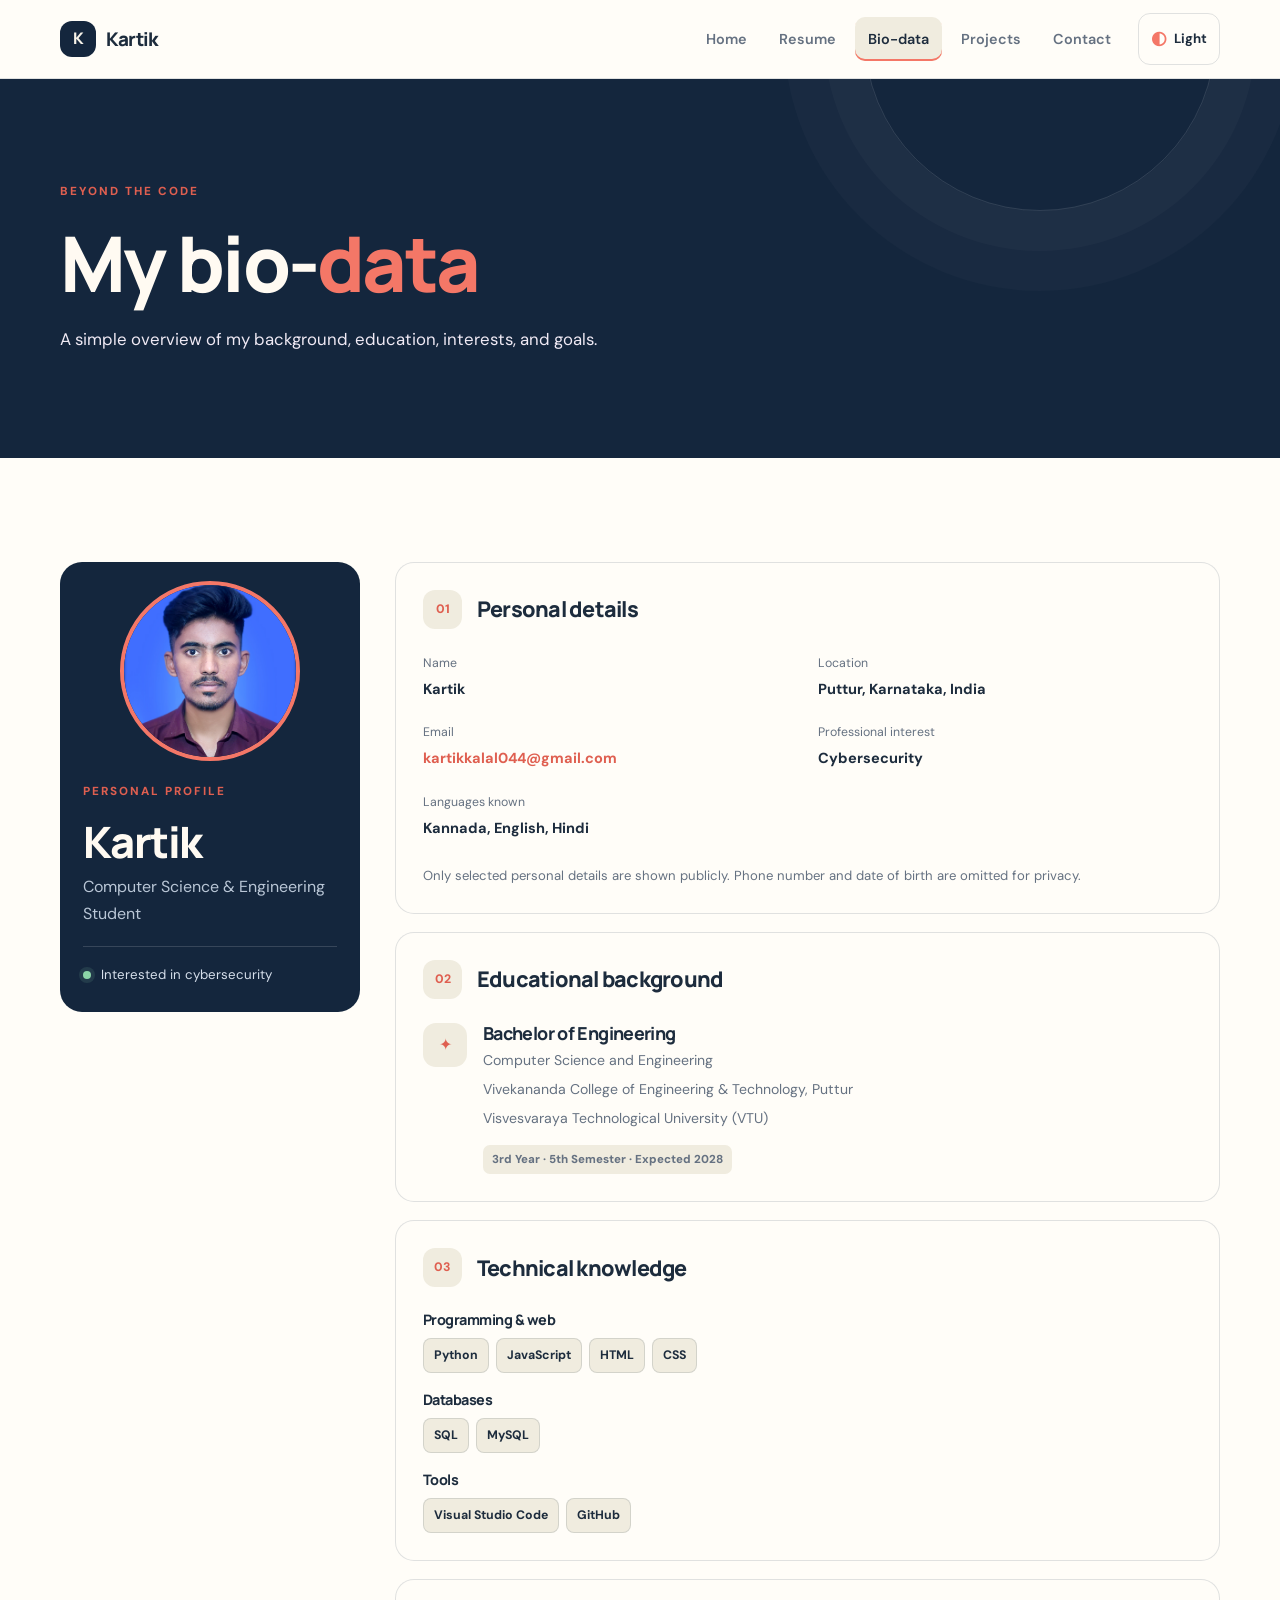
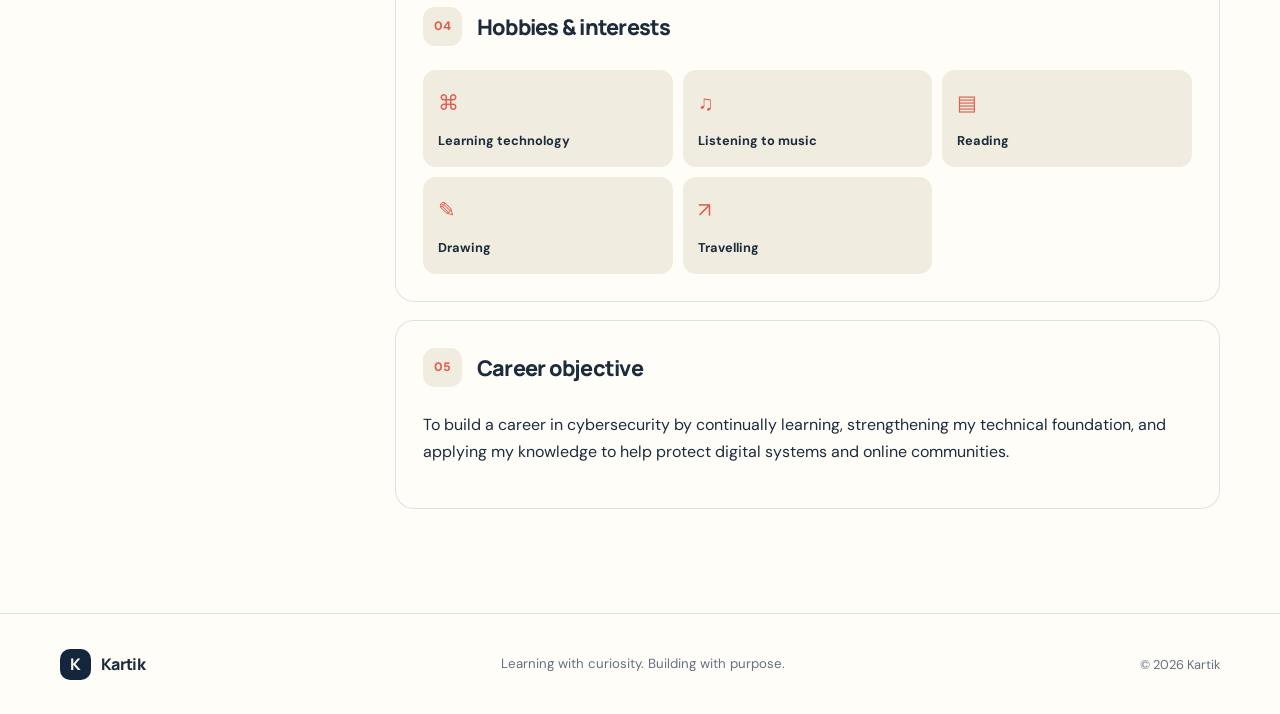
==== commit 1e30ffa8: "Update biodata.html" ====
--- a/biodata.html
+++ b/biodata.html
@@ -11,7 +11,7 @@
     <section class="section-pad"><div class="container bio-layout">
       <aside class="bio-intro-card reveal"><div class="bio-photo-wrap"><img src="assets/images/profile.jpg" alt="Kartik profile portrait" width="378" height="504"></div><p class="eyebrow">PERSONAL PROFILE</p><h2>Kartik</h2><p class="muted">Computer Science &amp; Engineering Student</p><div class="bio-focus"><span class="status-dot"></span> Interested in cybersecurity</div></aside>
       <div class="bio-content">
-        <section class="bio-card reveal"><div class="card-heading"><span class="section-number">01</span><h2>Personal details</h2></div><dl class="detail-grid"><div><dt>Name</dt><dd>Kartik</dd></div><div><dt>Location</dt><dd>Puttur, Karnataka, India</dd></div><div><dt>Email</dt><dd><a href="mailto:kartikkalal044@gmail.com">kartikkalal044@gmail.com</a></dd></div><div><dt>Professional interest</dt><dd>Cybersecurity</dd></div><div><dt>Languages known</dt><dd>Kannada,English,Hindi</dd></div></dl><p class="micro-note">Only selected personal details are shown publicly. Phone number and date of birth are omitted for privacy.</p></section>
+        <section class="bio-card reveal"><div class="card-heading"><span class="section-number">01</span><h2>Personal details</h2></div><dl class="detail-grid"><div><dt>Name</dt><dd>Kartik</dd></div><div><dt>Location</dt><dd>Puttur, Karnataka, India</dd></div><div><dt>Email</dt><dd><a href="mailto:kartikkalal044@gmail.com">kartikkalal044@gmail.com</a></dd></div><div><dt>Professional interest</dt><dd>Cybersecurity</dd></div><div><dt>Languages known</dt><dd>Kannada, English, Hindi</dd></div></dl><p class="micro-note">Only selected personal details are shown publicly. Phone number and date of birth are omitted for privacy.</p></section>
         <section class="bio-card reveal"><div class="card-heading"><span class="section-number">02</span><h2>Educational background</h2></div><div class="education-card"><span class="education-icon">✦</span><div><h3>Bachelor of Engineering</h3><p>Computer Science and Engineering</p><p class="muted">Vivekananda College of Engineering &amp; Technology, Puttur</p><p class="muted">Visvesvaraya Technological University (VTU)</p><span class="pill">3rd Year · 5th Semester · Expected 2028</span></div></div></section>
         <section class="bio-card reveal"><div class="card-heading"><span class="section-number">03</span><h2>Technical knowledge</h2></div><div class="bio-skill-groups"><div><h3>Programming &amp; web</h3><div class="tag-list"><span>Python</span><span>JavaScript</span><span>HTML</span><span>CSS</span></div></div><div><h3>Databases</h3><div class="tag-list"><span>SQL</span><span>MySQL</span></div></div><div><h3>Tools</h3><div class="tag-list"><span>Visual Studio Code</span><span>GitHub</span></div></div></div></section>
         <section class="bio-card reveal"><div class="card-heading"><span class="section-number">04</span><h2>Hobbies &amp; interests</h2></div><div class="interest-grid"><div><span>⌘</span><strong>Learning technology</strong></div><div><span>♫</span><strong>Listening to music</strong></div><div><span>▤</span><strong>Reading</strong></div><div><span>✎</span><strong>Drawing</strong></div><div><span>↗</span><strong>Travelling</strong></div></div></section>
